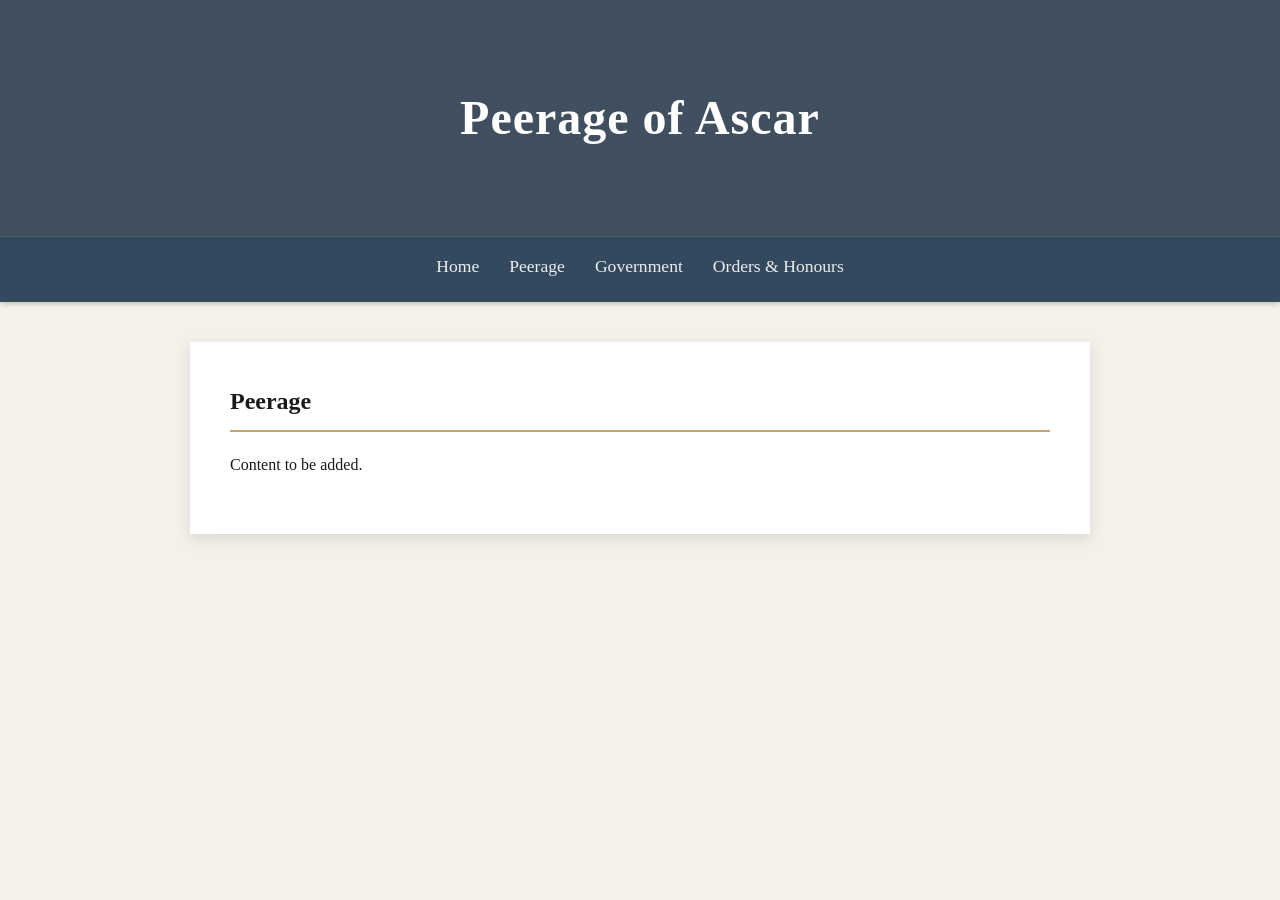
==== peerage.html @ 6aff3b05 "Create peerage.html" ====
<!DOCTYPE html>
<html lang="en">
<head>
    <meta charset="UTF-8">
    <title>Peerage - Ascar</title>
    <link rel="stylesheet" href="style.css">
</head>
<body>

<header>
    <h1>Peerage of Ascar</h1>
</header>

<nav>
    <a href="index.html">Home</a>
    <a href="peerage.html">Peerage</a>
    <a href="government.html">Government</a>
    <a href="orders.html">Orders & Honours</a>
</nav>

<div class="container">
    <h2>Peerage</h2>
    <p>Content to be added.</p>
</div>

</body>
</html>
---- style.css ----
/* =========================
   ROOT VARIABLES
========================= */
:root {
    --primary: #2c3e50;
    --secondary: #34495e;
    --accent: #c5a46d;
    --background: #f4f1ea;
    --text: #1a1a1a;
}

/* =========================
   GLOBAL RESET
========================= */
* {
    box-sizing: border-box;
}

body {
    margin: 0;
    font-family: Georgia, "Times New Roman", serif;
    background: var(--background);
    color: var(--text);
    line-height: 1.6;
}

/* =========================
   HEADER
========================= */
header {
    background: linear-gradient(rgba(44,62,80,0.9), rgba(44,62,80,0.9)),
                url('https://images.unsplash.com/photo-1528909514045-2fa4ac7a08ba');
    background-size: cover;
    background-position: center;
    color: white;
    text-align: center;
    padding: 80px 20px;
}

header h1 {
    margin: 0;
    font-size: 3em;
    letter-spacing: 1px;
}

header p {
    margin-top: 10px;
    font-style: italic;
    opacity: 0.9;
}

/* =========================
   NAVIGATION
========================= */
nav {
    background: var(--secondary);
    display: flex;
    justify-content: center;
    gap: 30px;
    padding: 15px;
    box-shadow: 0 2px 5px rgba(0,0,0,0.2);
}

nav a {
    color: rgba(255,255,255,0.9);
    text-decoration: none;
    font-size: 1.1em;
    position: relative;
    transition: color 0.3s ease;
}

nav a:visited {
    color: rgba(255,255,255,0.9);
}

nav a:hover {
    color: var(--accent);
}

/* underline animation */
nav a::after {
    content: "";
    display: block;
    height: 2px;
    width: 0;
    background: var(--accent);
    transition: width 0.3s ease;
    margin-top: 5px;
}

nav a:hover::after {
    width: 100%;
}

/* =========================
   MAIN CONTENT CONTAINER
========================= */
.container {
    max-width: 900px;
    margin: 40px auto;
    background: white;
    padding: 40px;
    box-shadow: 0 5px 15px rgba(0,0,0,0.1);
}

/* =========================
   HEADINGS
========================= */
h2 {
    border-bottom: 2px solid var(--accent);
    padding-bottom: 10px;
    margin-top: 0;
}

/* =========================
   LINKS (GLOBAL)
========================= */
a {
    color: var(--primary);
}

a:hover {
    color: var(--accent);
}

/* =========================
   FOOTER
========================= */
footer {
    text-align: center;
    padding: 20px;
    background: var(--secondary);
    color: white;
    margin-top: 40px;
}

/* =========================
   RESPONSIVE DESIGN
========================= */
@media (max-width: 600px) {
    header {
        padding: 50px 15px;
    }

    header h1 {
        font-size: 2em;
    }

    nav {
        flex-direction: column;
        gap: 10px;
    }

    .container {
        margin: 20px;
        padding: 20px;
    }
}
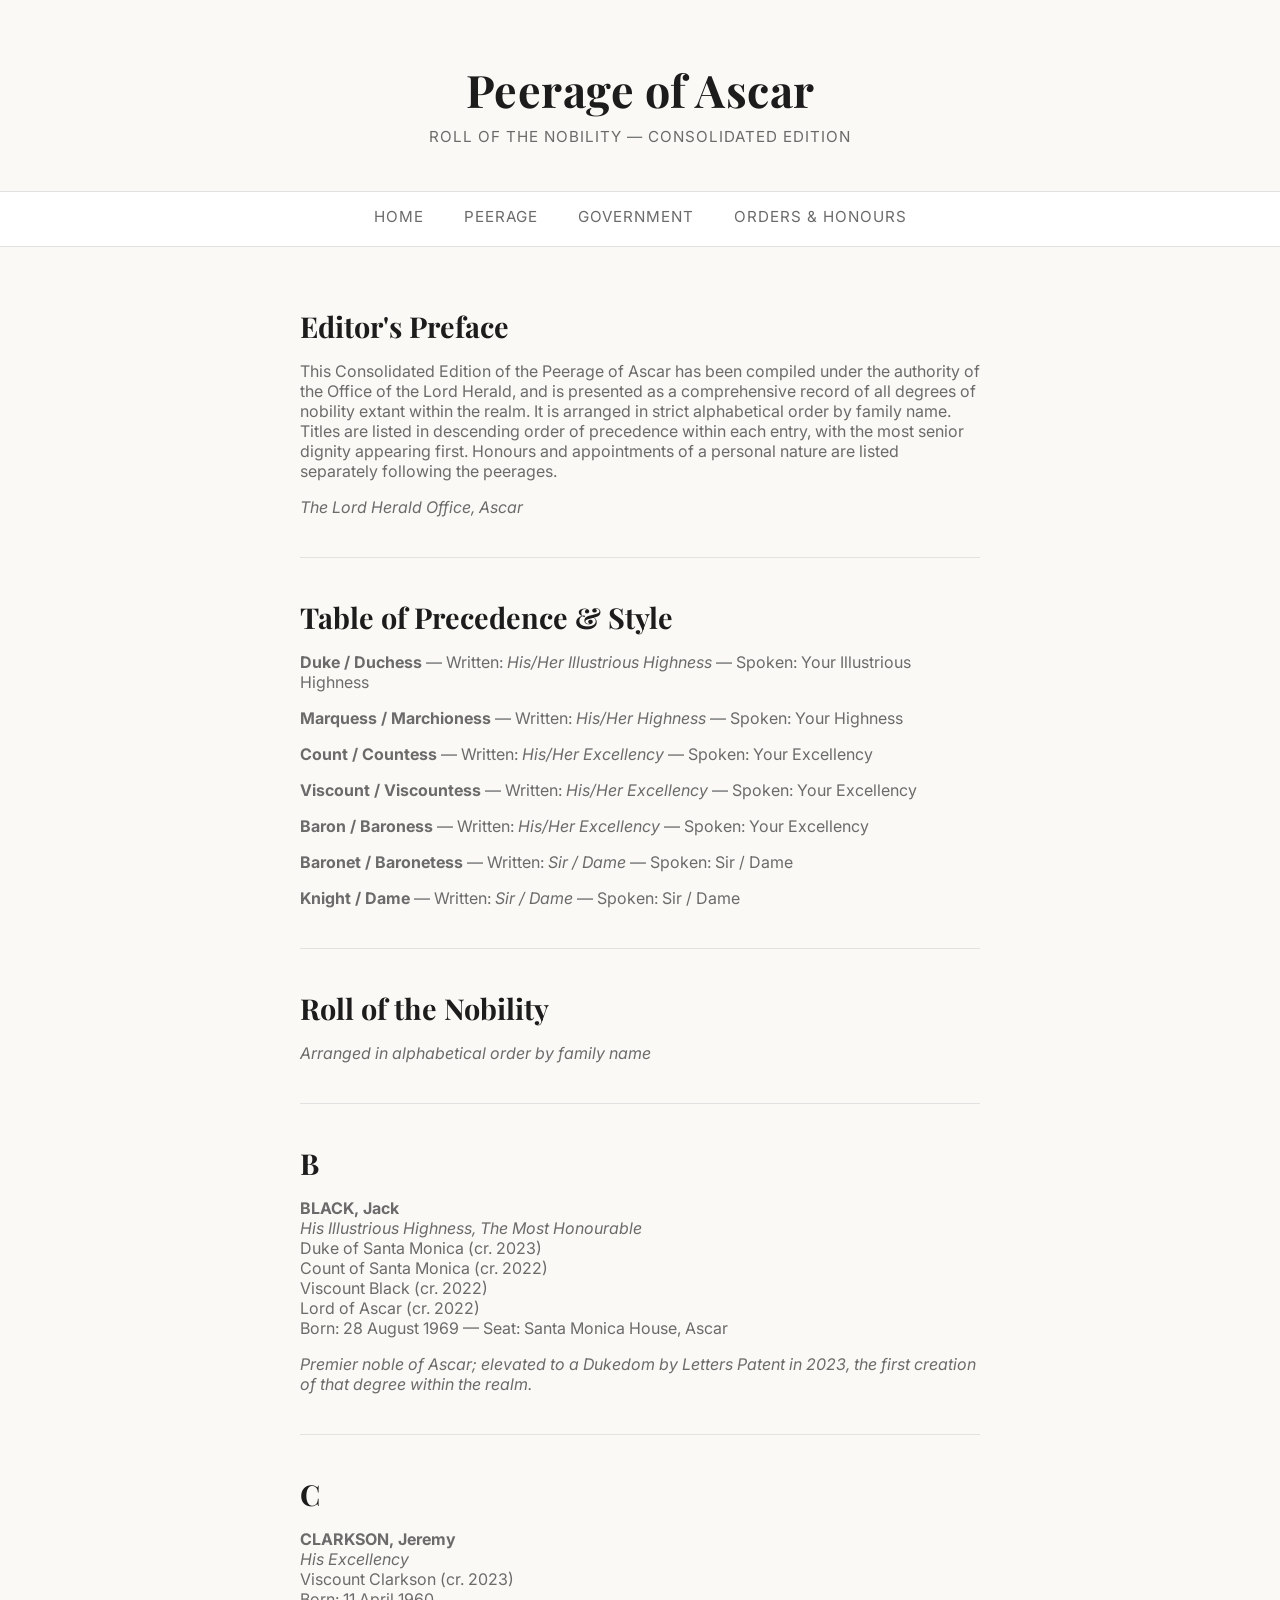
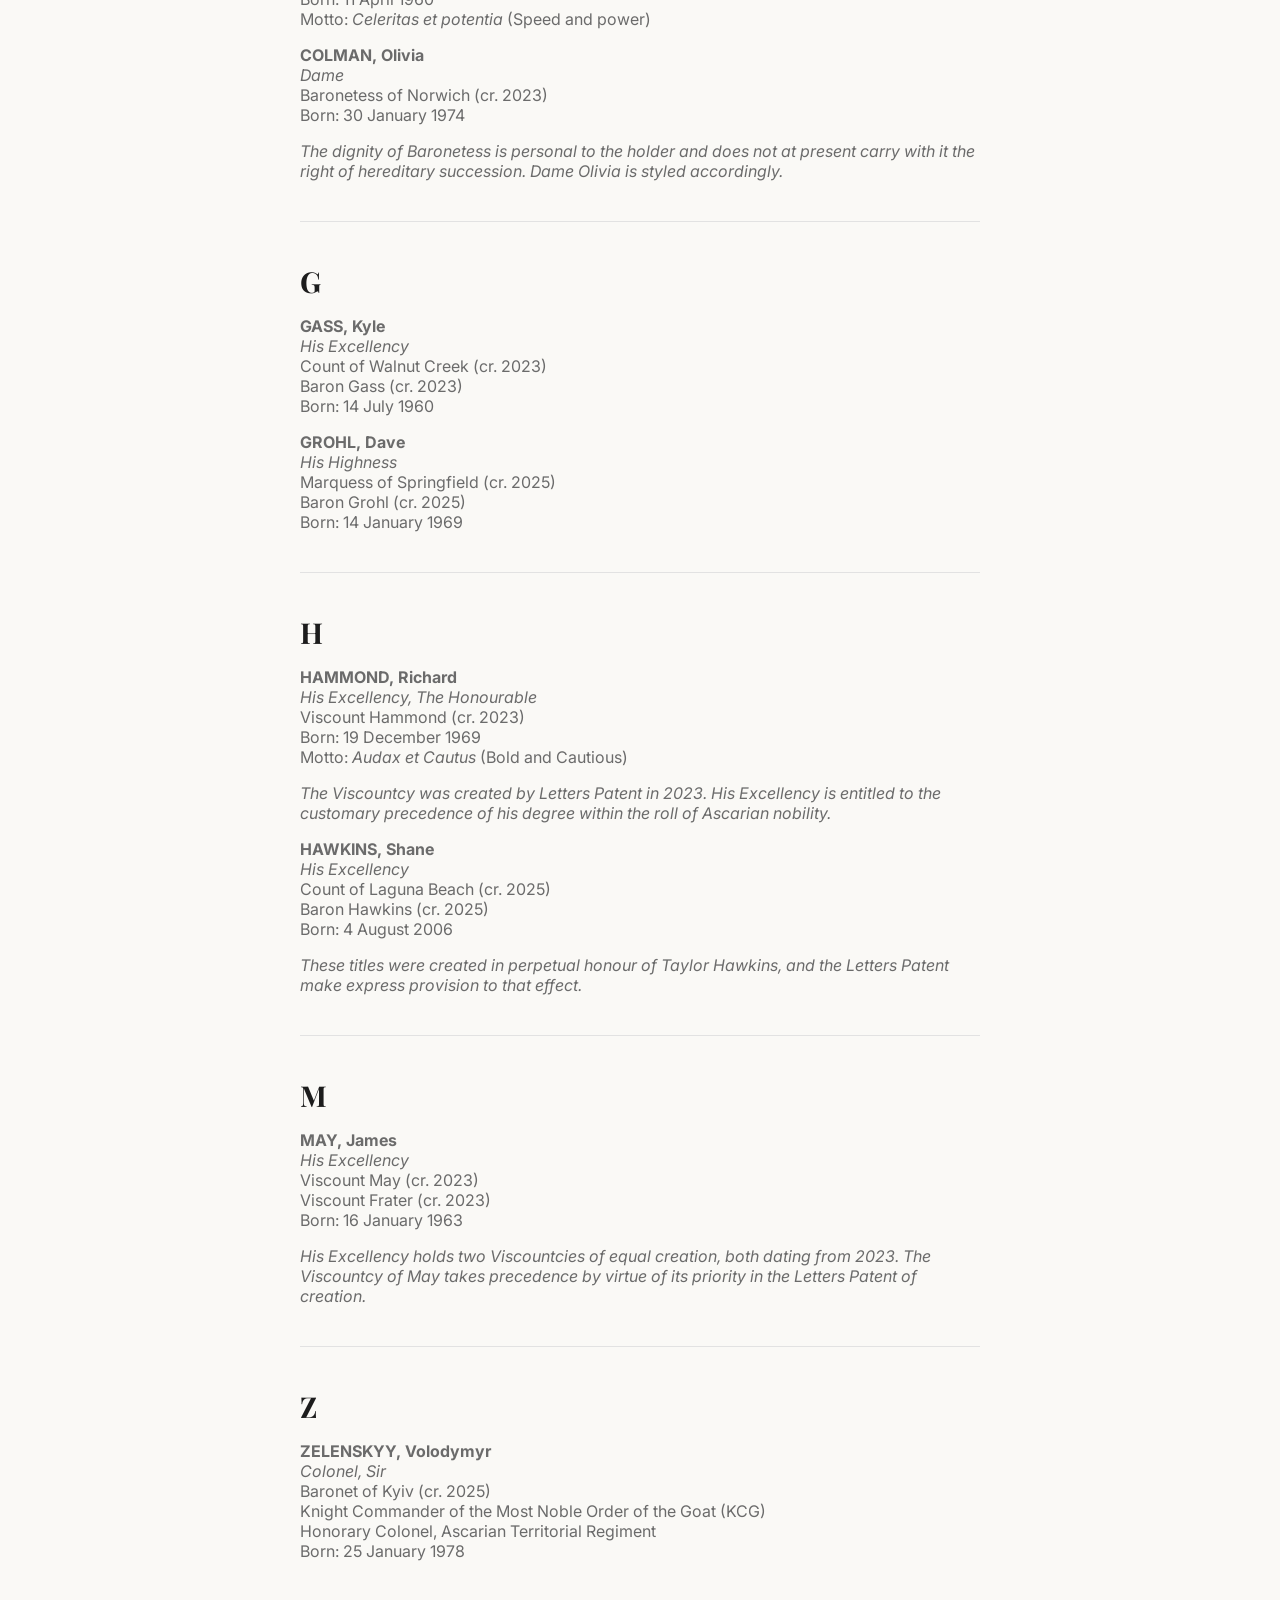
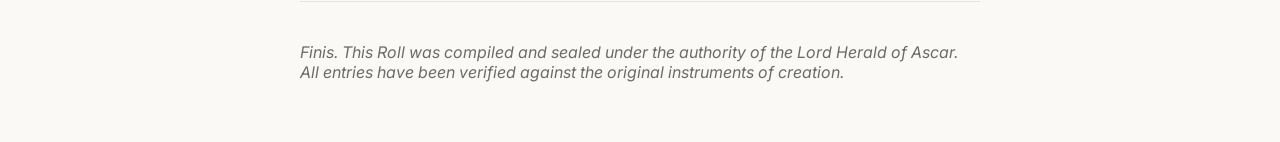
==== commit ad218734: "Update peerage.html" ====
--- a/peerage.html
+++ b/peerage.html
@@ -9,18 +9,128 @@
 
 <header>
     <h1>Peerage of Ascar</h1>
+    <p>Roll of the Nobility &mdash; Consolidated Edition</p>
 </header>
 
 <nav>
     <a href="index.html">Home</a>
     <a href="peerage.html">Peerage</a>
     <a href="government.html">Government</a>
-    <a href="orders.html">Orders & Honours</a>
+    <a href="orders.html">Orders &amp; Honours</a>
 </nav>
 
 <div class="container">
-    <h2>Peerage</h2>
-    <p>Content to be added.</p>
+
+    <h2>Editor's Preface</h2>
+    <p>This Consolidated Edition of the Peerage of Ascar has been compiled under the authority of the Office of the Lord Herald, and is presented as a comprehensive record of all degrees of nobility extant within the realm. It is arranged in strict alphabetical order by family name. Titles are listed in descending order of precedence within each entry, with the most senior dignity appearing first. Honours and appointments of a personal nature are listed separately following the peerages.</p>
+    <p><em>The Lord Herald Office, Ascar</em></p>
+
+    <hr>
+
+    <h2>Table of Precedence &amp; Style</h2>
+
+    <p><strong>Duke / Duchess</strong> &mdash; Written: <em>His/Her Illustrious Highness</em> &mdash; Spoken: Your Illustrious Highness</p>
+    <p><strong>Marquess / Marchioness</strong> &mdash; Written: <em>His/Her Highness</em> &mdash; Spoken: Your Highness</p>
+    <p><strong>Count / Countess</strong> &mdash; Written: <em>His/Her Excellency</em> &mdash; Spoken: Your Excellency</p>
+    <p><strong>Viscount / Viscountess</strong> &mdash; Written: <em>His/Her Excellency</em> &mdash; Spoken: Your Excellency</p>
+    <p><strong>Baron / Baroness</strong> &mdash; Written: <em>His/Her Excellency</em> &mdash; Spoken: Your Excellency</p>
+    <p><strong>Baronet / Baronetess</strong> &mdash; Written: <em>Sir / Dame</em> &mdash; Spoken: Sir / Dame</p>
+    <p><strong>Knight / Dame</strong> &mdash; Written: <em>Sir / Dame</em> &mdash; Spoken: Sir / Dame</p>
+
+    <hr>
+
+    <h2>Roll of the Nobility</h2>
+    <p><em>Arranged in alphabetical order by family name</em></p>
+
+    <hr>
+
+    <h2>B</h2>
+
+    <p><strong>BLACK, Jack</strong><br>
+    <em>His Illustrious Highness, The Most Honourable</em><br>
+    Duke of Santa Monica (cr. 2023)<br>
+    Count of Santa Monica (cr. 2022)<br>
+    Viscount Black (cr. 2022)<br>
+    Lord of Ascar (cr. 2022)<br>
+    Born: 28 August 1969 &mdash; Seat: Santa Monica House, Ascar</p>
+    <p><em>Premier noble of Ascar; elevated to a Dukedom by Letters Patent in 2023, the first creation of that degree within the realm.</em></p>
+
+    <hr>
+
+    <h2>C</h2>
+
+    <p><strong>CLARKSON, Jeremy</strong><br>
+    <em>His Excellency</em><br>
+    Viscount Clarkson (cr. 2023)<br>
+    Born: 11 April 1960<br>
+    Motto: <em>Celeritas et potentia</em> (Speed and power)</p>
+
+    <p><strong>COLMAN, Olivia</strong><br>
+    <em>Dame</em><br>
+    Baronetess of Norwich (cr. 2023)<br>
+    Born: 30 January 1974</p>
+    <p><em>The dignity of Baronetess is personal to the holder and does not at present carry with it the right of hereditary succession. Dame Olivia is styled accordingly.</em></p>
+
+    <hr>
+
+    <h2>G</h2>
+
+    <p><strong>GASS, Kyle</strong><br>
+    <em>His Excellency</em><br>
+    Count of Walnut Creek (cr. 2023)<br>
+    Baron Gass (cr. 2023)<br>
+    Born: 14 July 1960</p>
+
+    <p><strong>GROHL, Dave</strong><br>
+    <em>His Highness</em><br>
+    Marquess of Springfield (cr. 2025)<br>
+    Baron Grohl (cr. 2025)<br>
+    Born: 14 January 1969</p>
+
+    <hr>
+
+    <h2>H</h2>
+
+    <p><strong>HAMMOND, Richard</strong><br>
+    <em>His Excellency, The Honourable</em><br>
+    Viscount Hammond (cr. 2023)<br>
+    Born: 19 December 1969<br>
+    Motto: <em>Audax et Cautus</em> (Bold and Cautious)</p>
+    <p><em>The Viscountcy was created by Letters Patent in 2023. His Excellency is entitled to the customary precedence of his degree within the roll of Ascarian nobility.</em></p>
+
+    <p><strong>HAWKINS, Shane</strong><br>
+    <em>His Excellency</em><br>
+    Count of Laguna Beach (cr. 2025)<br>
+    Baron Hawkins (cr. 2025)<br>
+    Born: 4 August 2006</p>
+    <p><em>These titles were created in perpetual honour of Taylor Hawkins, and the Letters Patent make express provision to that effect.</em></p>
+
+    <hr>
+
+    <h2>M</h2>
+
+    <p><strong>MAY, James</strong><br>
+    <em>His Excellency</em><br>
+    Viscount May (cr. 2023)<br>
+    Viscount Frater (cr. 2023)<br>
+    Born: 16 January 1963</p>
+    <p><em>His Excellency holds two Viscountcies of equal creation, both dating from 2023. The Viscountcy of May takes precedence by virtue of its priority in the Letters Patent of creation.</em></p>
+
+    <hr>
+
+    <h2>Z</h2>
+
+    <p><strong>ZELENSKYY, Volodymyr</strong><br>
+    <em>Colonel, Sir</em><br>
+    Baronet of Kyiv (cr. 2025)<br>
+    Knight Commander of the Most Noble Order of the Goat (KCG)<br>
+    Honorary Colonel, Ascarian Territorial Regiment<br>
+    Born: 25 January 1978</p>
+
+    <hr>
+
+    <p><em>Finis. This Roll was compiled and sealed under the authority of the Lord Herald of Ascar. All entries have been verified against the original instruments of creation.</em></p>
+
 </div>
 
 </body>
--- a/style.css
+++ b/style.css
@@ -1,16 +1,22 @@
 /* =========================
-   ROOT VARIABLES
+   IMPORT FONTS
+========================= */
+@import url('https://fonts.googleapis.com/css2?family=Playfair+Display:wght@500;700&family=Inter:wght@300;400;500&display=swap');
+
+/* =========================
+   ROOT
 ========================= */
 :root {
-    --primary: #2c3e50;
-    --secondary: #34495e;
-    --accent: #c5a46d;
-    --background: #f4f1ea;
-    --text: #1a1a1a;
+    --bg: #faf9f6;
+    --paper: #ffffff;
+    --ink: #1c1c1c;
+    --muted: #6b6b6b;
+    --line: #e2e2e2;
+    --accent: #7a5c2e;
 }
 
 /* =========================
-   GLOBAL RESET
+   GLOBAL
 ========================= */
 * {
     box-sizing: border-box;
@@ -18,74 +24,71 @@
 
 body {
     margin: 0;
-    font-family: Georgia, "Times New Roman", serif;
-    background: var(--background);
-    color: var(--text);
-    line-height: 1.6;
+    background: var(--bg);
+    color: var(--ink);
+    font-family: "Inter", sans-serif;
 }
 
 /* =========================
-   HEADER
+   HEADER (MINIMAL / EDITORIAL)
 ========================= */
 header {
-    background: linear-gradient(rgba(44,62,80,0.9), rgba(44,62,80,0.9)),
-                url('https://images.unsplash.com/photo-1528909514045-2fa4ac7a08ba');
-    background-size: cover;
-    background-position: center;
-    color: white;
     text-align: center;
-    padding: 80px 20px;
+    padding: 60px 20px 30px;
 }
 
 header h1 {
+    font-family: "Playfair Display", serif;
+    font-size: 2.8rem;
     margin: 0;
-    font-size: 3em;
-    letter-spacing: 1px;
+    letter-spacing: 0.5px;
 }
 
 header p {
-    margin-top: 10px;
-    font-style: italic;
-    opacity: 0.9;
+    margin-top: 8px;
+    font-size: 0.95rem;
+    color: var(--muted);
+    letter-spacing: 1px;
+    text-transform: uppercase;
 }
 
 /* =========================
-   NAVIGATION
+   NAV (UNDERSTATED LINE NAV)
 ========================= */
 nav {
-    background: var(--secondary);
     display: flex;
     justify-content: center;
-    gap: 30px;
-    padding: 15px;
-    box-shadow: 0 2px 5px rgba(0,0,0,0.2);
+    gap: 40px;
+    padding: 15px 0;
+    border-top: 1px solid var(--line);
+    border-bottom: 1px solid var(--line);
+    background: var(--paper);
 }
 
 nav a {
-    color: rgba(255,255,255,0.9);
     text-decoration: none;
-    font-size: 1.1em;
+    color: var(--muted);
+    font-size: 0.95rem;
+    letter-spacing: 1px;
+    text-transform: uppercase;
     position: relative;
-    transition: color 0.3s ease;
+    padding-bottom: 5px;
 }
 
-nav a:visited {
-    color: rgba(255,255,255,0.9);
+/* subtle underline */
+nav a::after {
+    content: "";
+    position: absolute;
+    left: 0;
+    bottom: 0;
+    height: 1px;
+    width: 0;
+    background: var(--accent);
+    transition: width 0.25s ease;
 }
 
 nav a:hover {
-    color: var(--accent);
-}
-
-/* underline animation */
-nav a::after {
-    content: "";
-    display: block;
-    height: 2px;
-    width: 0;
-    background: var(--accent);
-    transition: width 0.3s ease;
-    margin-top: 5px;
+    color: var(--ink);
 }
 
 nav a:hover::after {
@@ -93,34 +96,46 @@
 }
 
 /* =========================
-   MAIN CONTENT CONTAINER
+   MAIN LAYOUT
 ========================= */
 .container {
-    max-width: 900px;
-    margin: 40px auto;
-    background: white;
-    padding: 40px;
-    box-shadow: 0 5px 15px rgba(0,0,0,0.1);
+    max-width: 720px;
+    margin: 60px auto;
+    padding: 0 20px;
 }
 
 /* =========================
-   HEADINGS
+   TYPOGRAPHY
 ========================= */
 h2 {
-    border-bottom: 2px solid var(--accent);
-    padding-bottom: 10px;
-    margin-top: 0;
+    font-family: "Playfair Display", serif;
+    font-size: 1.8rem;
+    margin-bottom: 10px;
+}
+
+p {
+    color: var(--muted);
+    font-size: 1rem;
 }
 
 /* =========================
-   LINKS (GLOBAL)
+   SECTION DIVIDER
+========================= */
+hr {
+    border: none;
+    border-top: 1px solid var(--line);
+    margin: 40px 0;
+}
+
+/* =========================
+   LINKS
 ========================= */
 a {
-    color: var(--primary);
+    color: var(--accent);
 }
 
 a:hover {
-    color: var(--accent);
+    text-decoration: underline;
 }
 
 /* =========================
@@ -128,31 +143,27 @@
 ========================= */
 footer {
     text-align: center;
-    padding: 20px;
-    background: var(--secondary);
-    color: white;
-    margin-top: 40px;
+    padding: 40px 20px;
+    font-size: 0.85rem;
+    color: var(--muted);
+    border-top: 1px solid var(--line);
+    margin-top: 60px;
 }
 
 /* =========================
-   RESPONSIVE DESIGN
+   RESPONSIVE
 ========================= */
 @media (max-width: 600px) {
-    header {
-        padding: 50px 15px;
+    nav {
+        flex-wrap: wrap;
+        gap: 20px;
     }
 
     header h1 {
-        font-size: 2em;
-    }
-
-    nav {
-        flex-direction: column;
-        gap: 10px;
+        font-size: 2rem;
     }
 
     .container {
-        margin: 20px;
-        padding: 20px;
+        margin: 40px auto;
     }
 }
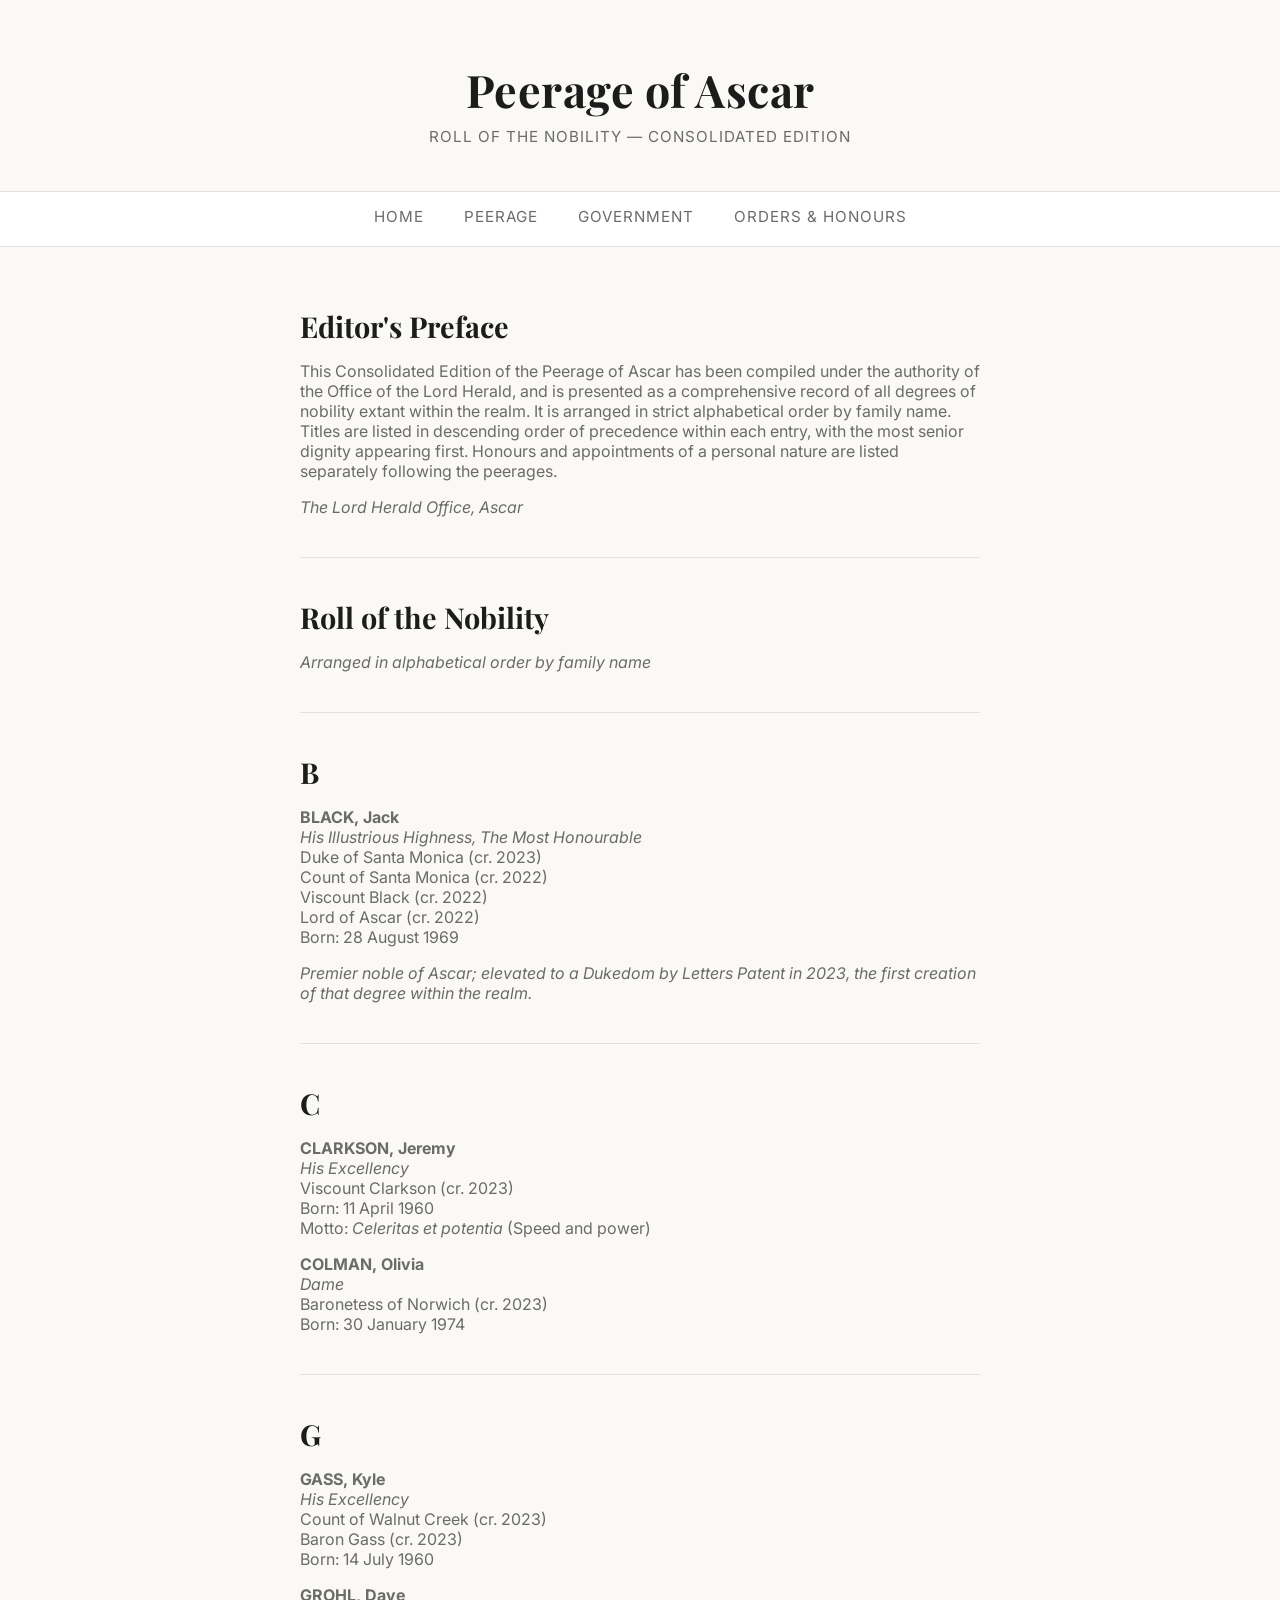
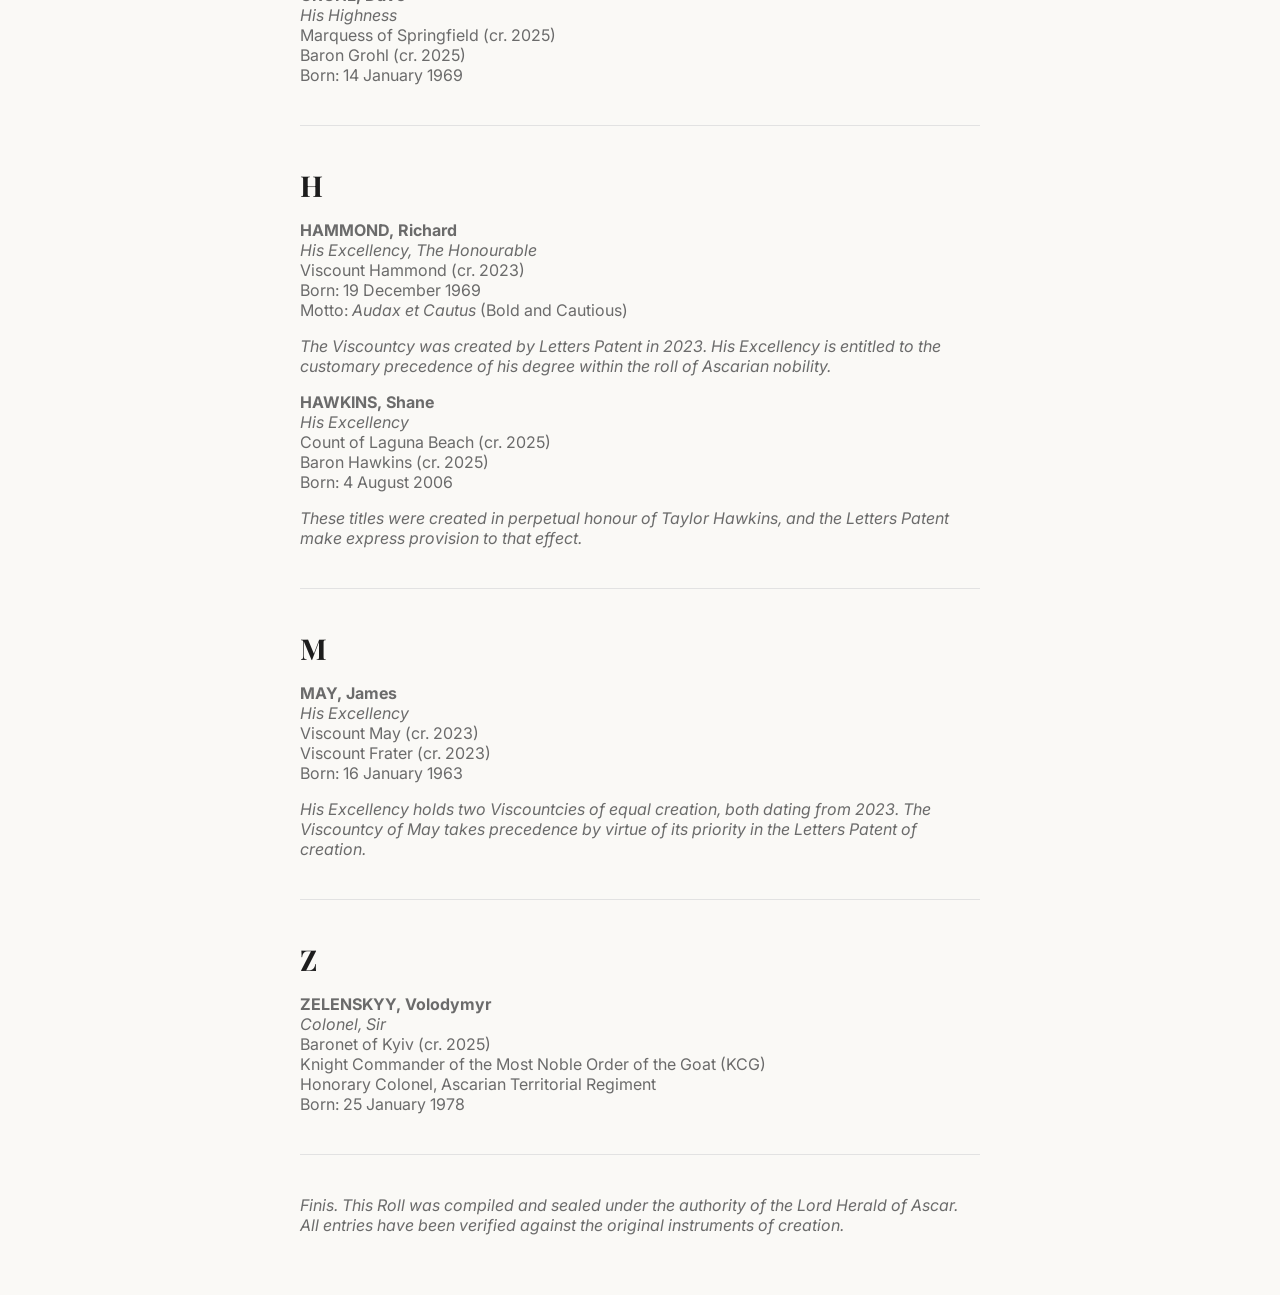
==== commit 6a3f5286: "Update peerage.html" ====
--- a/peerage.html
+++ b/peerage.html
@@ -27,18 +27,6 @@
 
     <hr>
 
-    <h2>Table of Precedence &amp; Style</h2>
-
-    <p><strong>Duke / Duchess</strong> &mdash; Written: <em>His/Her Illustrious Highness</em> &mdash; Spoken: Your Illustrious Highness</p>
-    <p><strong>Marquess / Marchioness</strong> &mdash; Written: <em>His/Her Highness</em> &mdash; Spoken: Your Highness</p>
-    <p><strong>Count / Countess</strong> &mdash; Written: <em>His/Her Excellency</em> &mdash; Spoken: Your Excellency</p>
-    <p><strong>Viscount / Viscountess</strong> &mdash; Written: <em>His/Her Excellency</em> &mdash; Spoken: Your Excellency</p>
-    <p><strong>Baron / Baroness</strong> &mdash; Written: <em>His/Her Excellency</em> &mdash; Spoken: Your Excellency</p>
-    <p><strong>Baronet / Baronetess</strong> &mdash; Written: <em>Sir / Dame</em> &mdash; Spoken: Sir / Dame</p>
-    <p><strong>Knight / Dame</strong> &mdash; Written: <em>Sir / Dame</em> &mdash; Spoken: Sir / Dame</p>
-
-    <hr>
-
     <h2>Roll of the Nobility</h2>
     <p><em>Arranged in alphabetical order by family name</em></p>
 
@@ -52,7 +40,7 @@
     Count of Santa Monica (cr. 2022)<br>
     Viscount Black (cr. 2022)<br>
     Lord of Ascar (cr. 2022)<br>
-    Born: 28 August 1969 &mdash; Seat: Santa Monica House, Ascar</p>
+    Born: 28 August 1969</p>
     <p><em>Premier noble of Ascar; elevated to a Dukedom by Letters Patent in 2023, the first creation of that degree within the realm.</em></p>
 
     <hr>
@@ -69,8 +57,7 @@
     <em>Dame</em><br>
     Baronetess of Norwich (cr. 2023)<br>
     Born: 30 January 1974</p>
-    <p><em>The dignity of Baronetess is personal to the holder and does not at present carry with it the right of hereditary succession. Dame Olivia is styled accordingly.</em></p>
-
+    
     <hr>
 
     <h2>G</h2>
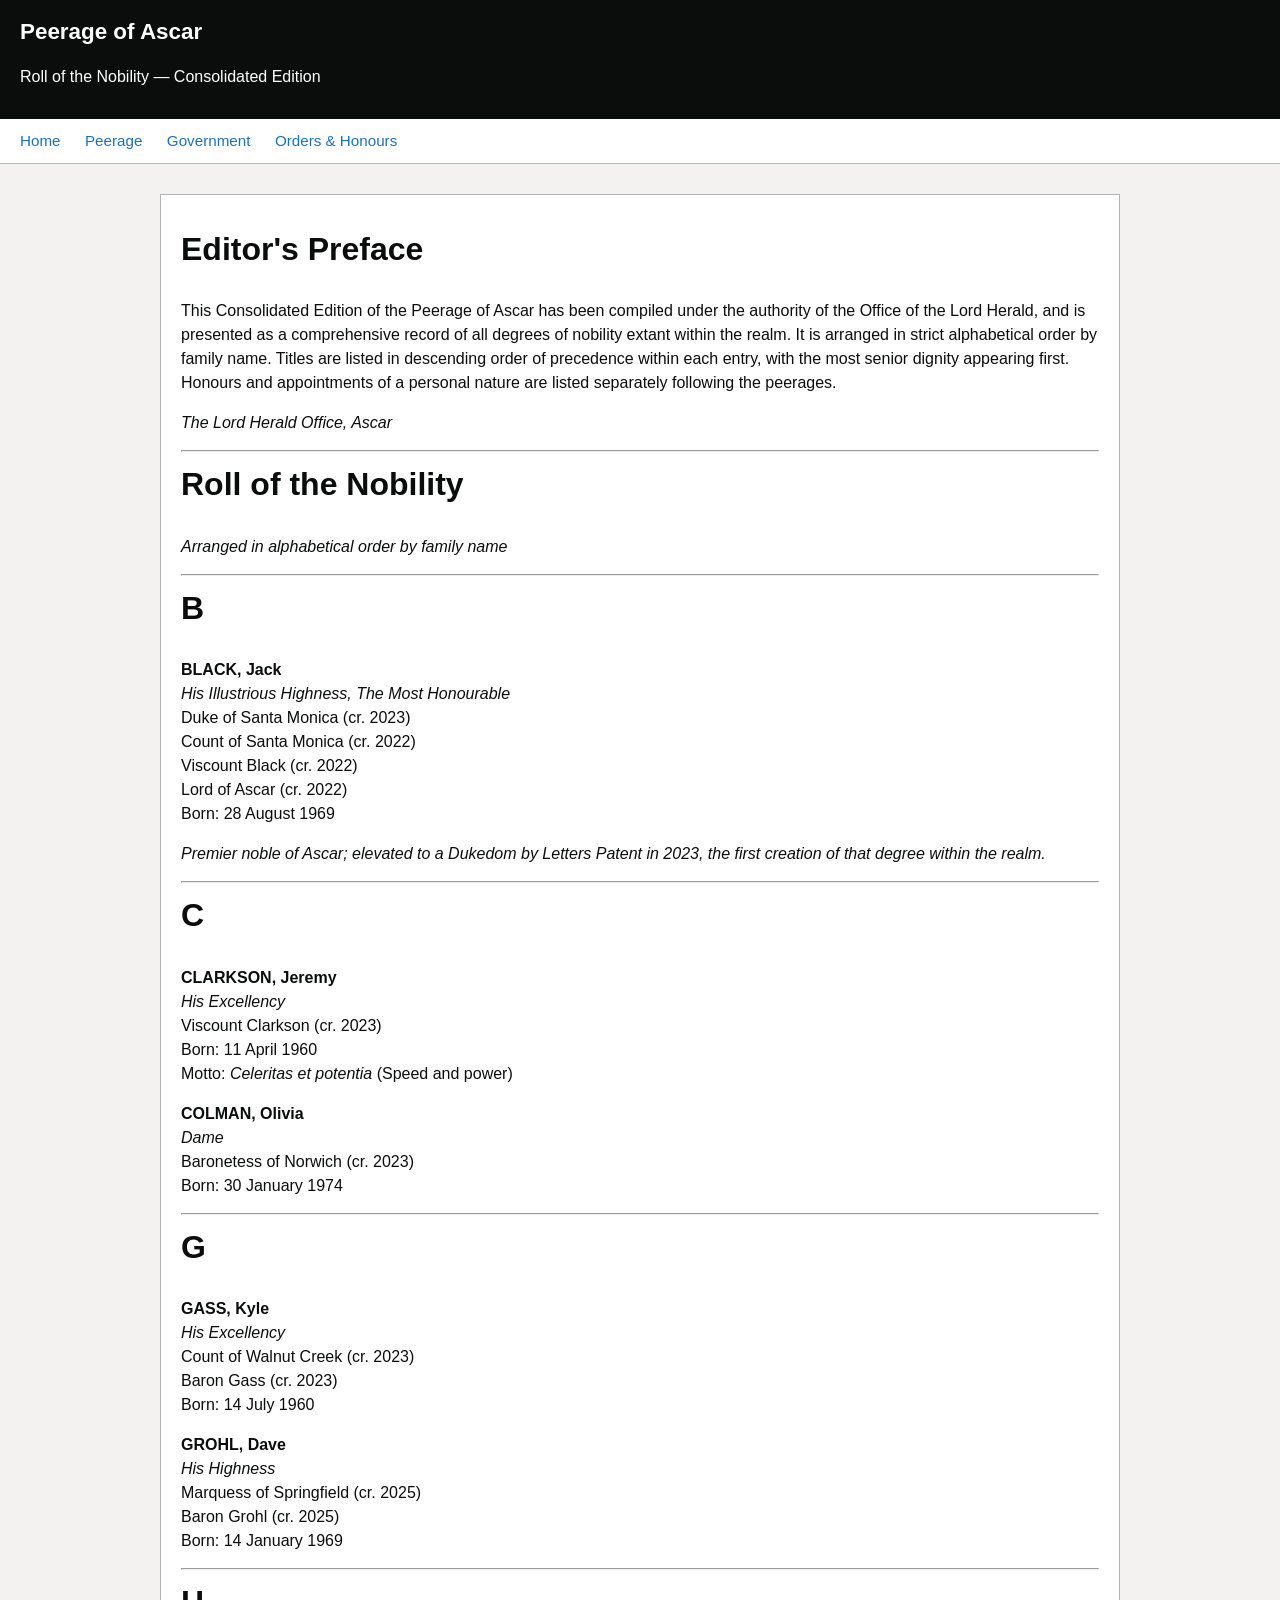
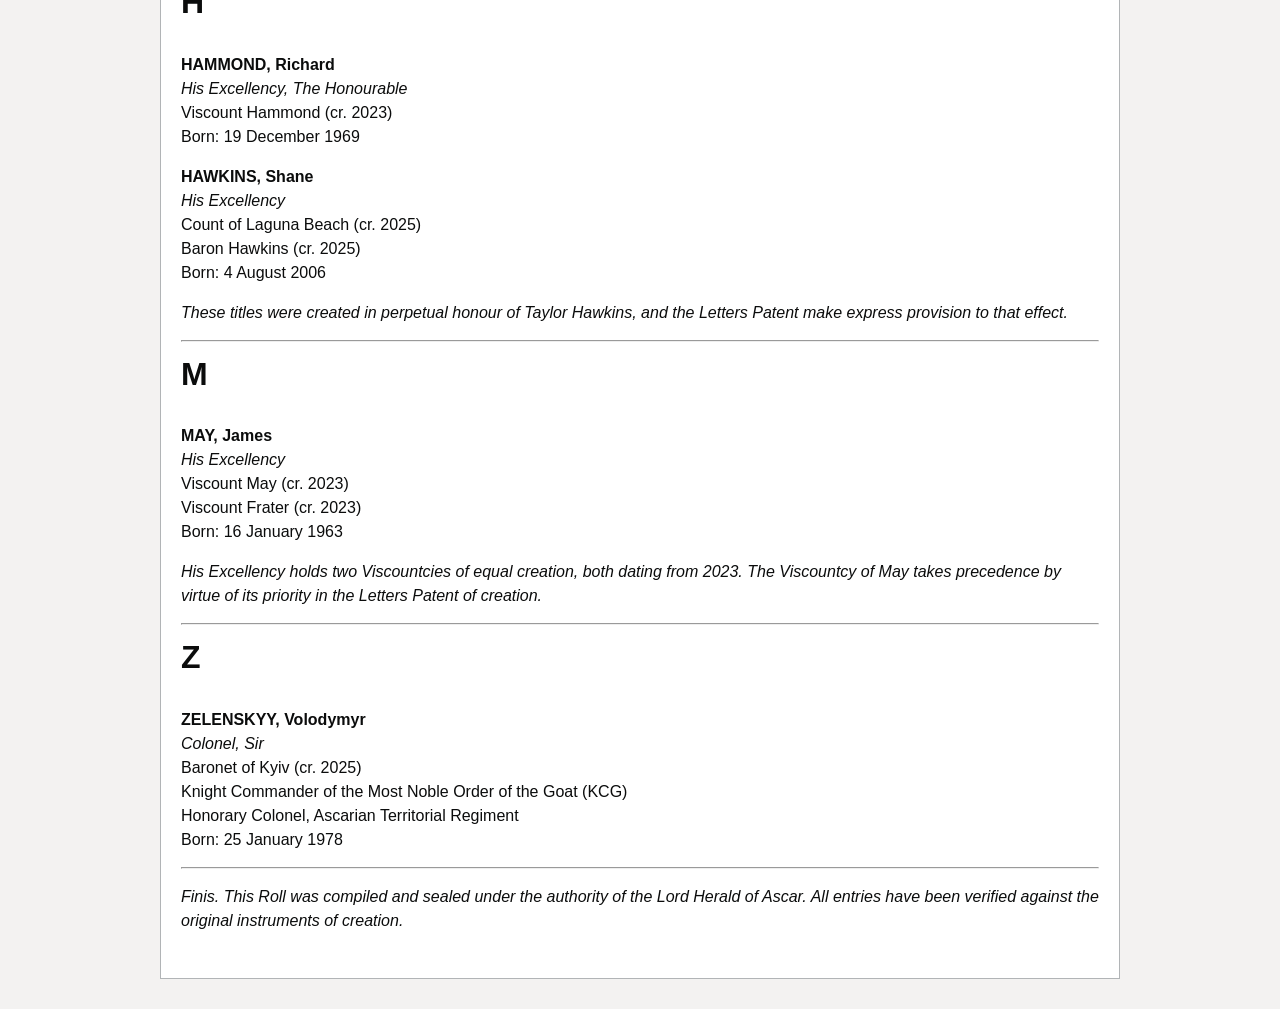
==== commit b6e26940: "Update peerage.html" ====
--- a/peerage.html
+++ b/peerage.html
@@ -82,8 +82,6 @@
     <em>His Excellency, The Honourable</em><br>
     Viscount Hammond (cr. 2023)<br>
     Born: 19 December 1969<br>
-    Motto: <em>Audax et Cautus</em> (Bold and Cautious)</p>
-    <p><em>The Viscountcy was created by Letters Patent in 2023. His Excellency is entitled to the customary precedence of his degree within the roll of Ascarian nobility.</em></p>
 
     <p><strong>HAWKINS, Shane</strong><br>
     <em>His Excellency</em><br>
--- a/style.css
+++ b/style.css
@@ -1,22 +1,17 @@
 /* =========================
-   IMPORT FONTS
-========================= */
-@import url('https://fonts.googleapis.com/css2?family=Playfair+Display:wght@500;700&family=Inter:wght@300;400;500&display=swap');
-
-/* =========================
-   ROOT
+   BASE
 ========================= */
 :root {
-    --bg: #faf9f6;
-    --paper: #ffffff;
-    --ink: #1c1c1c;
-    --muted: #6b6b6b;
-    --line: #e2e2e2;
-    --accent: #7a5c2e;
+    --gov-black: #0b0c0c;
+    --gov-blue: #1d70b8;
+    --gov-light-grey: #f3f2f1;
+    --gov-mid-grey: #b1b4b6;
+    --gov-dark-grey: #505a5f;
+    --gov-white: #ffffff;
 }
 
 /* =========================
-   GLOBAL
+   RESET
 ========================= */
 * {
     box-sizing: border-box;
@@ -24,114 +19,76 @@
 
 body {
     margin: 0;
-    background: var(--bg);
-    color: var(--ink);
-    font-family: "Inter", sans-serif;
+    font-family: Arial, Helvetica, sans-serif;
+    color: var(--gov-black);
+    background: var(--gov-light-grey);
+    line-height: 1.5;
 }
 
 /* =========================
-   HEADER (MINIMAL / EDITORIAL)
+   HEADER (BLACK BAR)
 ========================= */
 header {
-    text-align: center;
-    padding: 60px 20px 30px;
+    background: var(--gov-black);
+    color: var(--gov-white);
+    padding: 15px 20px;
 }
 
 header h1 {
-    font-family: "Playfair Display", serif;
-    font-size: 2.8rem;
     margin: 0;
-    letter-spacing: 0.5px;
-}
-
-header p {
-    margin-top: 8px;
-    font-size: 0.95rem;
-    color: var(--muted);
-    letter-spacing: 1px;
-    text-transform: uppercase;
+    font-size: 1.4rem;
+    font-weight: bold;
 }
 
 /* =========================
-   NAV (UNDERSTATED LINE NAV)
+   NAV (SIMPLE, FUNCTIONAL)
 ========================= */
 nav {
-    display: flex;
-    justify-content: center;
-    gap: 40px;
-    padding: 15px 0;
-    border-top: 1px solid var(--line);
-    border-bottom: 1px solid var(--line);
-    background: var(--paper);
+    background: var(--gov-white);
+    border-bottom: 1px solid var(--gov-mid-grey);
+    padding: 10px 20px;
 }
 
 nav a {
+    margin-right: 20px;
     text-decoration: none;
-    color: var(--muted);
+    color: var(--gov-blue);
     font-size: 0.95rem;
-    letter-spacing: 1px;
-    text-transform: uppercase;
-    position: relative;
-    padding-bottom: 5px;
-}
-
-/* subtle underline */
-nav a::after {
-    content: "";
-    position: absolute;
-    left: 0;
-    bottom: 0;
-    height: 1px;
-    width: 0;
-    background: var(--accent);
-    transition: width 0.25s ease;
 }
 
 nav a:hover {
-    color: var(--ink);
-}
-
-nav a:hover::after {
-    width: 100%;
+    text-decoration: underline;
 }
 
 /* =========================
-   MAIN LAYOUT
+   MAIN CONTENT
 ========================= */
 .container {
-    max-width: 720px;
-    margin: 60px auto;
-    padding: 0 20px;
+    max-width: 960px;
+    margin: 30px auto;
+    background: var(--gov-white);
+    padding: 30px 20px;
+    border: 1px solid var(--gov-mid-grey);
 }
 
 /* =========================
    TYPOGRAPHY
 ========================= */
 h2 {
-    font-family: "Playfair Display", serif;
-    font-size: 1.8rem;
-    margin-bottom: 10px;
+    font-size: 2rem;
+    margin-top: 0;
 }
 
 p {
-    color: var(--muted);
     font-size: 1rem;
-}
-
-/* =========================
-   SECTION DIVIDER
-========================= */
-hr {
-    border: none;
-    border-top: 1px solid var(--line);
-    margin: 40px 0;
+    margin-bottom: 15px;
 }
 
 /* =========================
    LINKS
 ========================= */
 a {
-    color: var(--accent);
+    color: var(--gov-blue);
 }
 
 a:hover {
@@ -142,28 +99,31 @@
    FOOTER
 ========================= */
 footer {
+    margin-top: 40px;
+    padding: 20px;
+    background: var(--gov-light-grey);
+    border-top: 1px solid var(--gov-mid-grey);
     text-align: center;
-    padding: 40px 20px;
-    font-size: 0.85rem;
-    color: var(--muted);
-    border-top: 1px solid var(--line);
-    margin-top: 60px;
+    font-size: 0.9rem;
+    color: var(--gov-dark-grey);
 }
 
 /* =========================
    RESPONSIVE
 ========================= */
 @media (max-width: 600px) {
-    nav {
-        flex-wrap: wrap;
-        gap: 20px;
+    .container {
+        margin: 10px;
+        padding: 20px;
     }
 
-    header h1 {
-        font-size: 2rem;
+    nav {
+        display: flex;
+        flex-wrap: wrap;
+        gap: 10px;
     }
 
-    .container {
-        margin: 40px auto;
+    nav a {
+        margin-right: 10px;
     }
 }
